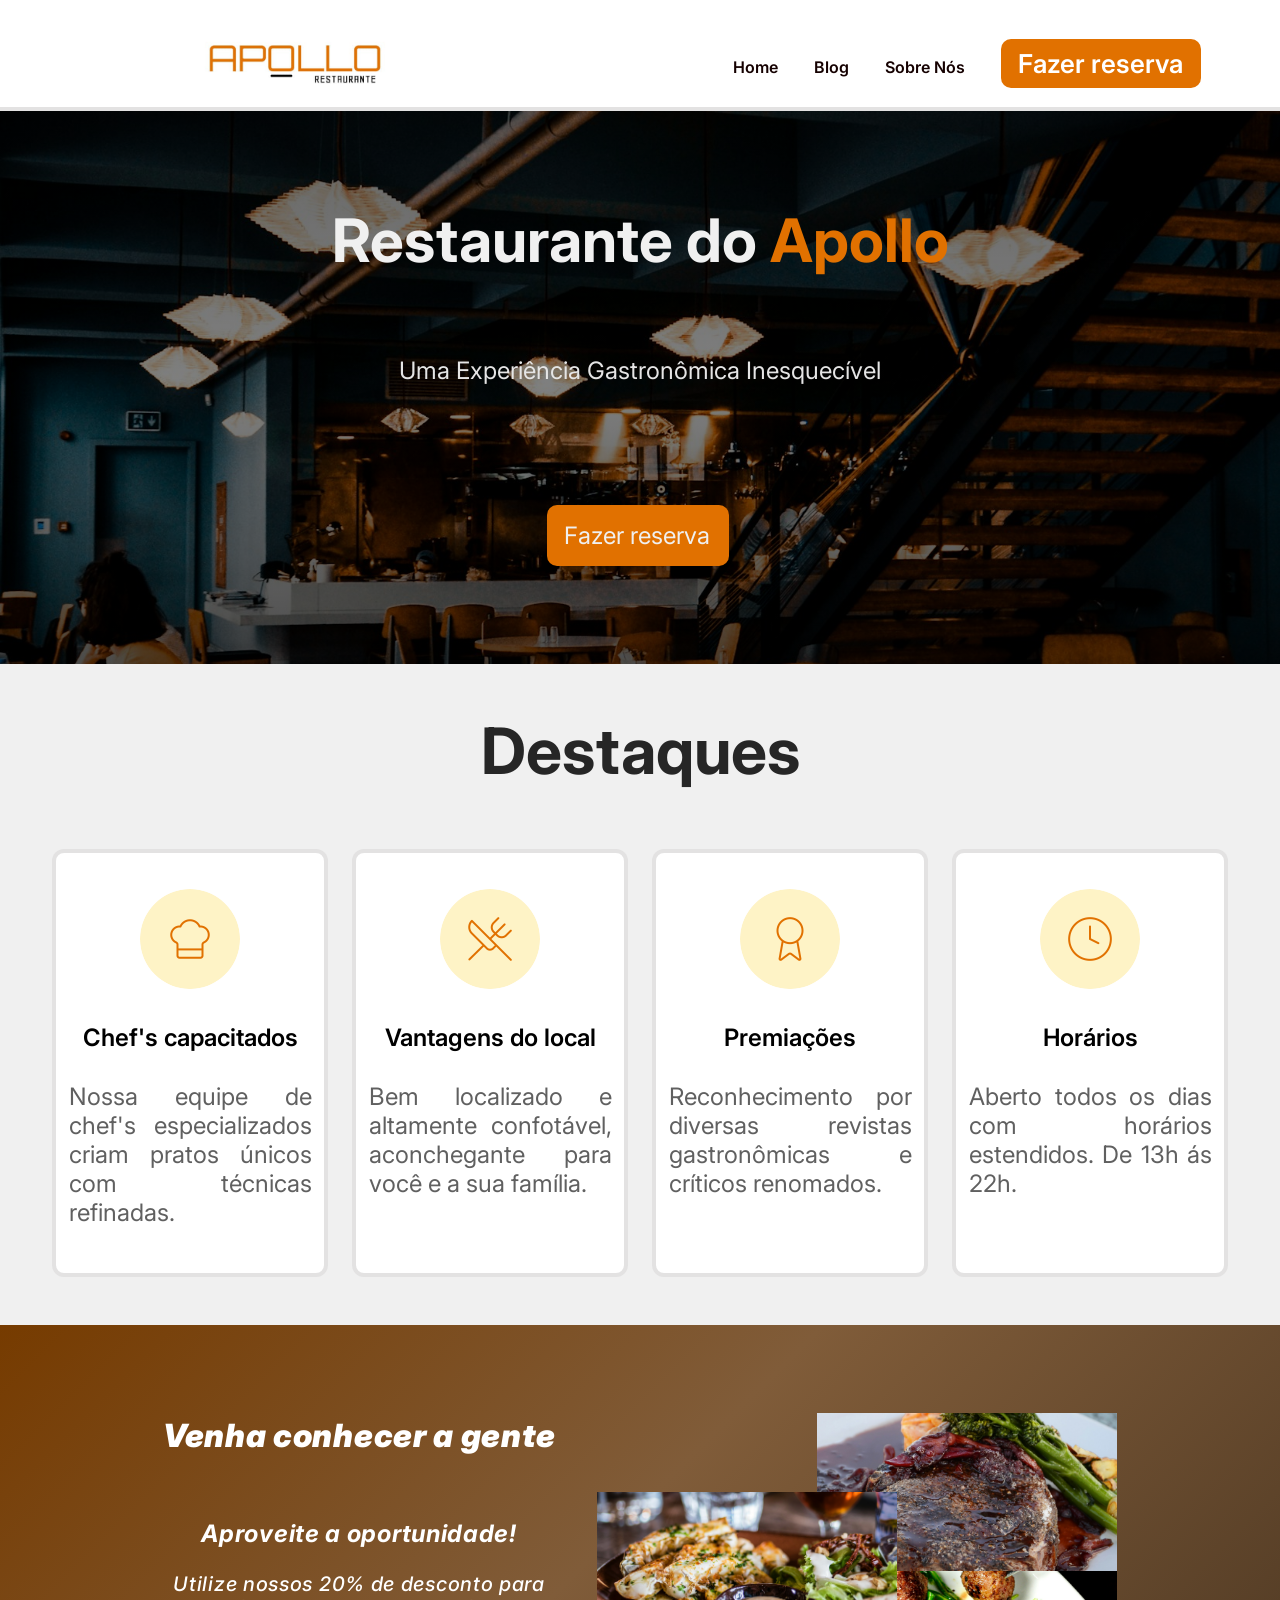
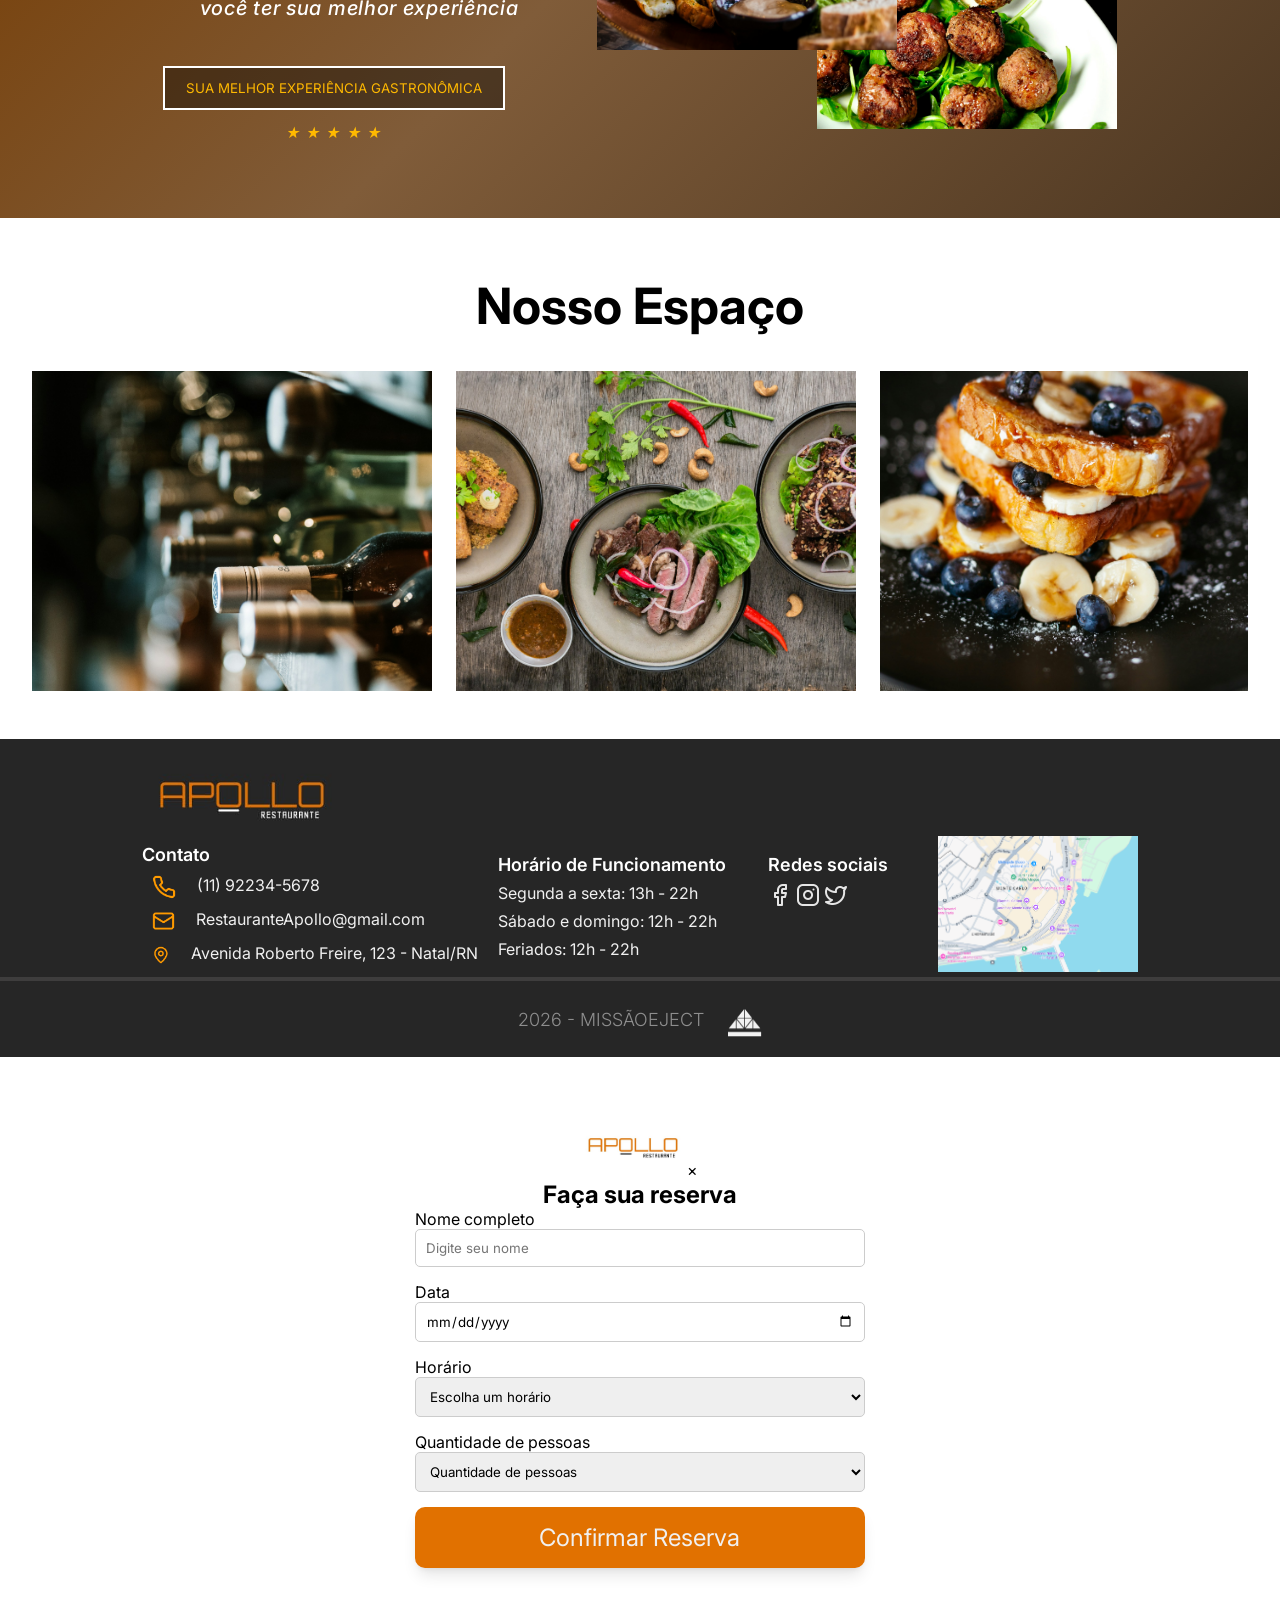
==== index.html @ 4e1541f4 "feat: merge com branch feature-frontend-marcelo" ====
<!DOCTYPE html>
<html lang="pt-br">

<head>
    <meta charset="UTF-8">
    <meta name="viewport" content="width=device-width, initial-scale=1.0">
    <link rel="stylesheet" href="assets/css/home.css">
    <link rel="preconnect" href="https://fonts.googleapis.com">
    <link rel="preconnect" href="https://fonts.gstatic.com" crossorigin>
    <link
        href="https://fonts.googleapis.com/css2?family=Inter:ital,opsz,wght@0,14..32,100..900;1,14..32,100..900&display=swap"
        rel="stylesheet">
    <title>Restaurante Apolo</title>
</head>

<body>
    <header class="header">
        <section>
            <a href="#" class="logo">
                <img src="assets/img/logo.jpeg" alt="logo">
            </a>

            <nav class="nav">
                <a href="#">Home</a>
                <a href="#artigo">Blog</a>
                <a href="#sobre">Sobre Nós</a>
                <button>Fazer reserva</button>
            </nav>
        </section>
    </header>

    <div class="home">
        <section id="#home">
            <div class="conteudo">
                <h1>Restaurante do <span class="destaque">Apollo</span></h1>
                <p>Uma Experiência Gastronômica Inesquecível </p>
                <button class="btn">Fazer reserva</button>

                <img src="" alt="">
            </div>
        </section>
    </div>
    <section class="destaques">
        <h1 class="title">Destaques</h1>

        <div class="container">
            <div class="box">
                <img src="./assets/img/chefs.jpg" alt="icon">
                <h3>Chef's capacitados</h3>
                <p>Nossa equipe de chef's especializados criam pratos únicos com técnicas refinadas.</p>
            </div>
            <div class="box">
                <img src="./assets/img/Vlocal.jpg" alt="icon">
                <h3>Vantagens do local</h3>
                <p>Bem localizado e altamente confotável, aconchegante para você e a sua família.</p>
            </div>
            <div class="box">
                <img src="./assets/img/Premiacoes.jpg" alt="icon">
                <h3>Premiações</h3>
                <p>Reconhecimento por diversas revistas gastronômicas e críticos renomados.</p>
            </div>
            <div class="box">
                <img src="./assets/img/time.jpg" alt="icon">
                <h3>Horários</h3>
                <p>Aberto todos os dias com horários estendidos. De 13h ás 22h.</p>
            </div>
        </div>
    </section>
    <section class="chamada">
        <div class="text">
            <h1>Venha conhecer a gente</h1>
            <h2>Aproveite a oportunidade!</h2>
            <p>Utilize nossos 20% de desconto para <br> você ter sua melhor experiência</p>
            <button>SUA MELHOR EXPERIÊNCIA GASTRONÔMICA</button>
            <p id="star">★ ★ ★ ★ ★</p>
        </div>
        <div class="photo">
            <img src="./assets/img/carne.jpg" alt="Carne" class="direita">
            <img src="./assets/img/bolinho.jpg" alt="Bolinhos" class="direita">
            <img src="./assets/img/frango.jpg" alt="Frango" class="esquerda">
        </div>
    </section>

    <section class="place">
        <div class="text">
            <h1>Nosso Espaço</h1>
        </div>
        <div class="img">
            <img src="./assets/img/wine.jpg" alt="Vinho">
            <img src="./assets/img/meat.jpg" alt="Carnes">
            <img src="./assets/img/bread.jpg" alt="Pães">
        </div>

    </section>
    <footer>
        <div class="flogo">
            <img src="./assets/img/logon.jpeg" alt="Logo">
        </div>
        <div class="info">
            <div class="contato">
                <h2>Contato</h2>
                <div class="item">
                    <img src="./assets/img/cell.png" alt="Celular">
                    <p>(11) 92234-5678</p>
                </div>
                <div class="item">
                    <img src="./assets/img/mail.png" alt="Envelope">
                    <p>RestauranteApollo@gmail.com</p>
                </div>
                <div class="item">
                    <img src="./assets/img/local.png" alt="">
                    <p>Avenida Roberto Freire, 123 - Natal/RN</p>
                </div>
            </div>
            <div class="hora">
                <h2>Horário de Funcionamento</h2>
                <p>Segunda a sexta: 13h - 22h</p>
                <p>Sábado e domingo: 12h - 22h</p>
                <p>Feriados: 12h - 22h</p>
            </div>
            <div class="social">
                <h2>Redes sociais</h2>
                <div class="logos">
                    <img src="./assets/img/face.png" alt="Facebook">
                    <img src="./assets/img/insta.png" alt="Instagram">
                    <img src="./assets/img/X.png" alt="Twitter">
                </div>
            </div>
            <div class="map">
                <img id="mapa" src="./assets/img/map.png" alt="mapa">
                <!-- <img id="vector" src="./assets/img/Vector.png" alt="Vector"> -->
            </div>
        </div>
        <div class="marca">
            <p>2026 - MISSÃOEJECT</p>
            <img src="./assets/img/eject.png" alt="EJECT">
        </div>


    </footer>
    <div id="modalReserva" class="modal">
        <div class="content">
            <img src="./assets/img/logo.jpeg" alt="Logo">
            <span class="close">&times;</span>
            <h2>Faça sua reserva</h2>
            
            <form id="formReserva">
                <label for="nome">Nome completo</label>
                <input type="text" id="nome" placeholder="Digite seu nome" required>
                <label for="data">Data</label>
                <input type="date" id="data" placeholder="dd/mm/aaaa" required>
                <label for="hora">Horário</label>
                <select id="hora" required>
                    <option value="" disabled selected>Escolha um horário</option>
                    <option value="12:00">12:00</option>
                    <option value="13:00">13:00</option>
                    <option value="14:00">14:00</option>
                    <option value="15:00">15:00</option>
                    <option value="16:00">16:00</option>
                    <option value="17:00">17:00</option>
                    <option value="18:00">18:00</option>
                    <option value="19:00">19:00</option>
                    <option value="20:00">20:00</option>
                    <option value="21:00">21:00</option>
                </select>
                <label for="pessoas">Quantidade de pessoas</label>
                <select id="pessoas" required>
                    <option value="" disabled selected>Quantidade de pessoas</option>
                    <option value="1">1 pessoa</option>
                    <option value="2">2 pessoas</option>
                    <option value="3">3 pessoas</option>
                    <option value="4">4 pessoas</option>
                    <option value="5">5 pessoas</option>
                    <option value="6">6+ pessoas</option>
                    <option value="10">10+ pessoas</option>
                    <option value="20">20+ pessoas</option>
                </select>
                <button class="btn">Confirmar Reserva</button>
            </form>
        </div>
    </div>

</body>

</html>
---- assets/css/home.css ----
:root {
    --main-color: #E17100;
    --footer: #13131a;
    --white: #ffffff;
    --bg: #f0f0f0;
    --black: #0000;
    --border: 0.25rem solid rgba(140, 136, 136, 0.24);
    
}

* {
    margin: 0;
    padding: 0;
    outline: none;
    border: none;
    text-decoration: none;
    text-transform: capitalize;
    transition: 0.2s linear;
    font-family: "Inter", sans-serif;
    text-transform: none;

}

body {
    background-color: var(--white);
}

section {
    padding: 3rem 2rem;
    margin: 0 auto;
    max-width: 90rem;

}

.header {
    max-width: 90rem;
    height: 6.6875rem;
    position: fixed;
    top: 0;
    left: 0;
    right: 0;
    margin: 0 auto;
    z-index: 99;
    border-bottom: var(--border);
    background-color: #ffffff;

}

.header section {
    display: flex;
    flex-direction: row;
    align-items: center;
    padding-top: 1.5rem;
    padding-bottom: 1.5rem;
}

.header img {
    align-items: center;
    width: 12rem;
    height: 100%;
    margin: 0 20.37rem 0 10.44rem;
    margin-left: 10.44rem;
    margin-right: 20.37rem;
}

.nav a{
    margin: 1rem;
    font-size: 1rem;
    color: #150101;  
    font-weight: 600; 
    line-height: 1.5rem;
    /* Vou ter que criar um elemento de estilização para 
    poder separar os elementos com a distancia certa */
    


}

.nav button{
    margin: 0 1rem;
    font-size: 1.625rem;
    color: #ffffff;
    font-weight: 600;
    min-width: 12.5rem;
    /* Não faz sentido o tamanho do botão */
    min-height: 3.1rem;
    background-color: #E17100;
    border-radius: 0.625rem;
    /* margin-right: 9.25rem; */
}

.nav a:hover {
    color: var(--main-color);
    border-bottom: 0.1rem solid var(--main-color);
    padding-bottom: 0.5rem;
    font-size: 1.3rem;

}

.home {
    height: 34.8125rem;
    max-width: 90rem; 
    margin: 6.68rem auto 0 auto;
    margin-top: 6.68rem;
    display: flex;
    background: linear-gradient(rgba(0, 0, 0, 0.6), rgba(0, 0, 0, 0.5),rgba(0, 0, 0, 0.7)), url("../img/back.jpg");
    
    background-size: cover;
    background-position: center;
    flex-direction: column;
    justify-content: center;
    align-items: center;
    text-align: center;
    
    
      
    
}

.home section {
    display: flex;
    align-items: center;
    min-height: 100vh;
}

.conteudo {
    max-width: 60rem;
    
}

.conteudo h1 {
    color: #f0f0f0;
    font-size: 3.75rem;
    margin-bottom: 5rem;
    
}

h1 .destaque {
    color: var(--main-color);
}

.conteudo p {
    color: #e5e5e5;
    font-size: 1.5rem;
    font-weight: 400;
    margin-bottom: 7.5rem;
    
   
}

.btn {
    display: inline-flex;
    padding: 1rem 1.1875rem 1rem 1.0625rem;
    justify-content: center;
    align-items: center;
    border-radius: 0.625rem;
    box-shadow: 0 10px 15px -3px rgba(0, 0, 0, 0.1), 0 4px 6px -4px rgba(0, 0, 0, 0.1);
    font-size: 1.5rem;
    color: #f0f0f0;
    background-color: #E17100;

    
    
    
}


section .destaques {
    max-width: 90rem;
}


.destaques {
    background-color: #f0f0f0;
    max-width: 90rem;
    
}

.destaques h1{
    color: #262626;
    text-align: center;
    font-size: 4rem;
    font-weight: 700;
    margin-bottom: 3.75rem; 
}

.destaques .container {
    display: flex;
    gap: 1.5rem;
    flex-direction: row;
    align-items: center;
    justify-content: center;
    

    
}

.destaques .container .box {
    flex-direction: row;
    width: 16.75rem;
    height: 26.25rem;
    text-align: center;
    border: var(--border);
    border-radius: 0.75rem;
    background-color: #ffffff;
    
}

.destaques .container .box img {
    height: 6.25rem;
    width: 6.25rem;
    border-radius: 50%;
    margin: 2.25rem 5.25rem 1.88rem 5.25rem;
    
}

.destaques .container .box h3 {
    font-weight: 600;
    font-style: normal;
    font-size: 1.5rem; /*O tamanho nunca bate com o do figma */
    margin-bottom: 1.87rem;
    
}

.destaques .container .box p{
    width: 15.1875rem;
    height: 6rem;
    font-weight: 400;
    font-size: 1.5rem;
    color: #606060;
    margin: 0 0.81rem;
    text-align: justify;
}

.destaques .container .box:hover {
    border: 0.1rem solid var(--main-color); ;
}

.chamada {
    /* padding: 0;
    margin: 0; */
    /*Quando coloca ele cola no lado esquerdo F12  */
    max-width: 90rem;
    height: 24.8125rem; 
    display: flex;
    align-items: center;
    justify-content: space-around;
    background: linear-gradient(135deg, #763b00 0%, #805c39 46.4%, #4c3722 100%), #ffc489;
    /* O degrade não ficou igual */

}

.chamada .text {
    text-align: center;
    
}

.chamada .text h1 {
    color: var(--white);
    text-align: center;
    font-size: 2rem;
    font-style: italic;
    font-weight: 900;
    letter-spacing: 0.04375rem;
    margin-top: 3.81rem;
    margin-bottom: 4rem;
}

.chamada .text h2 {
    color: var(--white);
    text-align: center;
    font-size: 1.5rem;
    font-style: italic;
    font-weight: 700;
    letter-spacing: 0.04375rem;
    margin-bottom: 1.5rem;
}

.chamada .text p {
    color: var(--white);
    text-align: center;
    font-size: 1.25rem;
    font-style: italic;
    font-weight: 500;
    letter-spacing: 0.04375rem;
    margin-bottom: 2.88rem;
}

.chamada .text button {
    display: flex;
    padding: 0.75rem 1.3125rem;
    justify-content: center;
    /* Não fica no centro */
    align-items: center;
    color: #ffb900;
    background-color: rgba(0, 0, 0, 0.4);
    /* min-width: 374px;
    min-height: 44px; */
    border: 2px solid var(--white);
    margin-bottom: 0.87rem;

}

#star {
    color: #ffb900;
    font-weight: 600;
    text-align: center;
    font-size: 0.875rem;
    letter-spacing: 0.04375rem;
    margin-left: -3.1rem;
    

}


  
.chamada .photo img {
    width: 18.75rem;
    height: 9.875rem;
    object-fit: cover;
}

.photo {
    position: relative;
    display: flex;
    flex-direction: column;
}

.direita {
    display: block;
}

.esquerda {
    position: absolute;
    top: 25%;
    transform: translate(-80%);
    right: -1.25rem;
    z-index: 0.188rem;
}

.place .text {
    text-align: center;
    align-items: center;
    margin: 0.625rem 0 2.188rem 0;
}

.place .text h1 {
    font-size: 3.125rem;
}

.place .img {
        display: flex;
        justify-content: center;
        gap: 1.5rem;
}

.place .img img{
    display: flex;    
    width: 25rem;
    height: 20rem;    
    object-fit: cover;
    align-items: center;
}

footer {
    justify-content: center;
    max-width: 90rem;
    height: 19.875rem;
    margin: 0 auto; 
    /* O footer continua em baixo branco */
    background-color: #262626;
    color: #f0f0f0;
}

.flogo img{
    margin-left: 8.47rem;
    width: 14.189rem;
    height: 100%;
    margin-top: 1.5rem;
}



.info {
    display: flex;
    flex-direction: row;
    justify-content: center;
    
    
    
}

.info h2 {
    color: var(--white);
    font-size: 1.125rem;
    font-weight: 600;
    margin-top: 0.5rem;

}

.info p {
    font-size: 1rem;
    font-weight: 400;
}


#mapa {
    width: 12.46669rem;
    height: 8.5rem;
    object-fit: cover;
    object-position: center;
    margin-left: 2.5rem;

}

.info .contato .item {
    display: flex;
    flex-direction: row;
    margin: 0.625rem;  
    gap: 1.3rem;  
}

.info .hora {
    display: flex;
    flex-direction: column;
    margin: 0.625rem;  
    gap: 0.5rem;  
}

.info .social {
    display: flex;
    flex-direction: column;
    margin: 0.625rem 0.625rem 0.625rem 2rem;  
    gap: 0.5rem;  
}

.info .contato .item img {
    height: 1.5rem;
    width: auto;

}

.info .social .logos img {
    height: 1.5rem;
    
}

/* #vector {
    position: absolute;
    top: 0;
    left: 0;
    width: 100%;
    height: 100%;
    object-fit: cover;
    object-position: center;
    z-index: 10;
} */



.marca {
    height: 4rem;
    /* Gostaria de saber como usar as marcações laranjas para saber as medidas */
    display: flex;
    flex-direction: row;
    justify-content: center;
    gap: 1.5rem;
    border-top: var(--border);

}

.marca p{
    color: #8e8e8e;
    font-size: 1.125rem;
    font-weight: 300;
    margin-top: 1.75rem;
}

.marca img {
    margin-top: 1.75rem;
    height: 1.76956rem;
    width: auto;
}

.content {
    background: white;
    padding: 20px;
    width: 90%;
    max-width: 450px; /* Evita que o modal fique largo demais em telas grandes */
    margin: 50px auto;
    border-radius: 10px;
    text-align: center;
}

.content img {
    max-width: 100px; /* Ajusta o tamanho da sua logo no modal */
    margin-bottom: 10px;
}

#formReserva {
    display: flex;
    flex-direction: column; /* Coloca um campo abaixo do outro */
    text-align: left; /* Alinha os labels à esquerda */
}

#formReserva input, #formReserva select {
    margin-bottom: 15px;
    padding: 10px;
    border: 1px solid #ccc;
    border-radius: 5px;
}
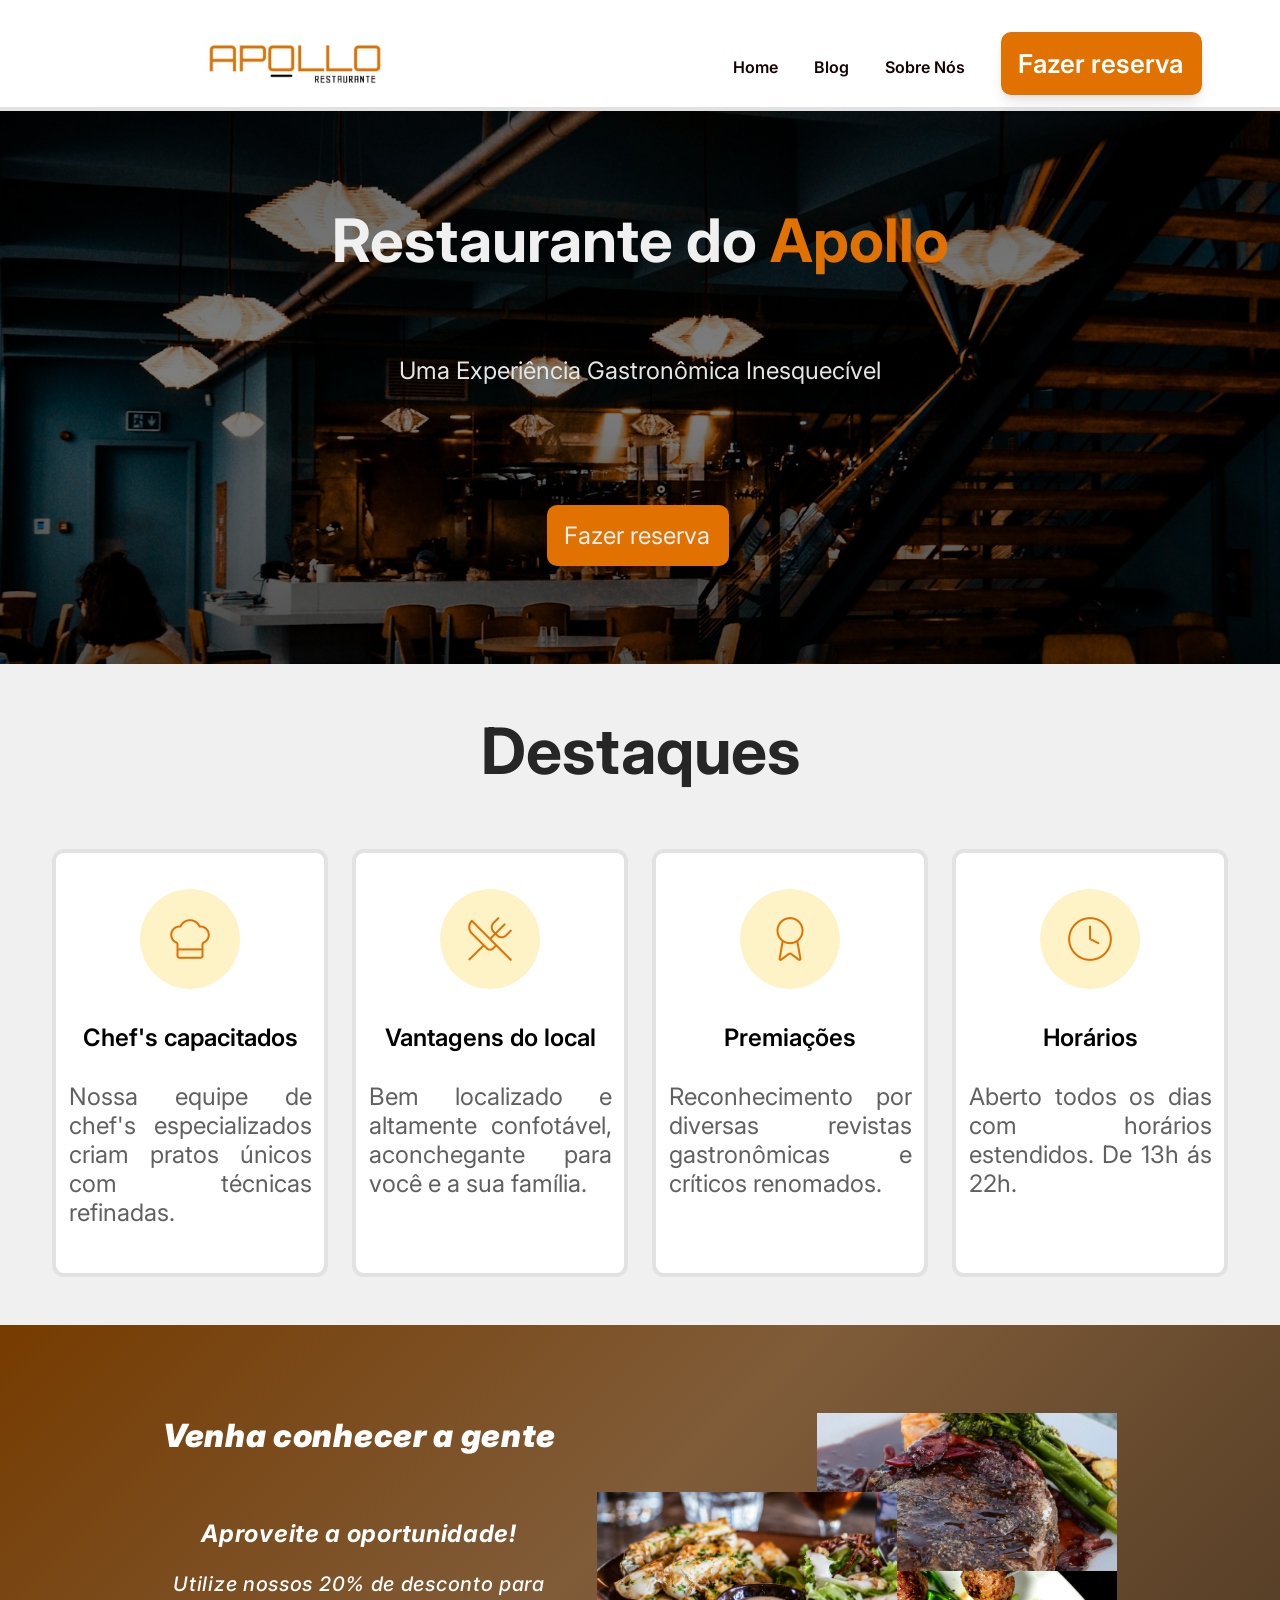
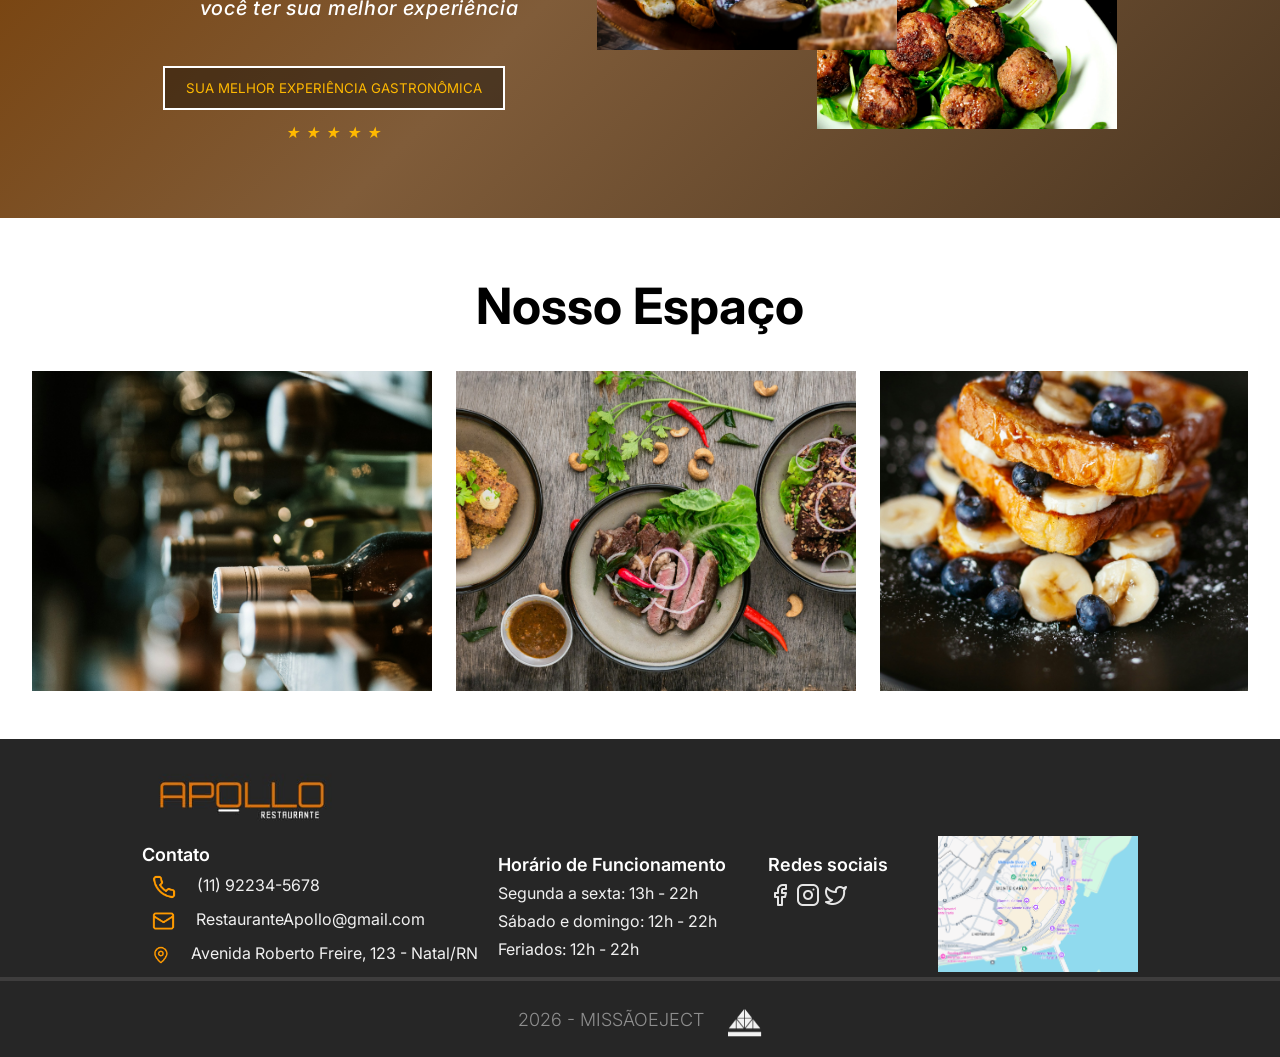
==== commit 6c5b795d: "feat: página sobre.html atualizada com ícones e modal de reserva" ====
--- a/index.html
+++ b/index.html
@@ -21,10 +21,10 @@
             </a>
 
             <nav class="nav">
-                <a href="#">Home</a>
-                <a href="#artigo">Blog</a>
-                <a href="#sobre">Sobre Nós</a>
-                <button>Fazer reserva</button>
+                <a href="index.html">Home</a>
+                <a href="blog.html">Blog</a>
+                <a href="sobre.html">Sobre Nós</a>
+                <button class="btn btn-abrir">Fazer reserva</button>
             </nav>
         </section>
     </header>
@@ -34,7 +34,7 @@
             <div class="conteudo">
                 <h1>Restaurante do <span class="destaque">Apollo</span></h1>
                 <p>Uma Experiência Gastronômica Inesquecível </p>
-                <button class="btn">Fazer reserva</button>
+                <button class="btn btn-abrir">Fazer reserva</button>
 
                 <img src="" alt="">
             </div>
@@ -143,7 +143,7 @@
             <img src="./assets/img/logo.jpeg" alt="Logo">
             <span class="close">&times;</span>
             <h2>Faça sua reserva</h2>
-            
+
             <form id="formReserva">
                 <label for="nome">Nome completo</label>
                 <input type="text" id="nome" placeholder="Digite seu nome" required>
@@ -175,11 +175,11 @@
                     <option value="10">10+ pessoas</option>
                     <option value="20">20+ pessoas</option>
                 </select>
-                <button class="btn">Confirmar Reserva</button>
+                <button id="formReservaclass" class="btn">Confirmar Reserva</button>
             </form>
         </div>
     </div>
-
+    <script src="assets/js/reserva.js"></script>
 </body>
 
 </html>
--- a/assets/css/home.css
+++ b/assets/css/home.css
@@ -19,6 +19,10 @@
     font-family: "Inter", sans-serif;
     text-transform: none;
 
+}
+
+html {
+    scroll-behavior: smooth;
 }
 
 body {
@@ -486,21 +490,21 @@
     background: white;
     padding: 20px;
     width: 90%;
-    max-width: 450px; /* Evita que o modal fique largo demais em telas grandes */
+    max-width: 450px; 
     margin: 50px auto;
     border-radius: 10px;
     text-align: center;
 }
 
 .content img {
-    max-width: 100px; /* Ajusta o tamanho da sua logo no modal */
+    max-width: 100px; 
     margin-bottom: 10px;
 }
 
 #formReserva {
     display: flex;
-    flex-direction: column; /* Coloca um campo abaixo do outro */
-    text-align: left; /* Alinha os labels à esquerda */
+    flex-direction: column; 
+    text-align: left; 
 }
 
 #formReserva input, #formReserva select {
@@ -510,9 +514,42 @@
     border-radius: 5px;
 }
 
-
-
-
-
-
-
+/* Estilo base do Modal */
+.modal {
+    display: none; /* Começa escondido */
+    position: fixed;
+    z-index: 1000;
+    left: 0;
+    top: 0;
+    width: 100%;
+    height: 100%;
+    background-color: rgba(0, 0, 0, 0.6); /* Fundo escurecido elegante */
+    justify-content: center;
+    align-items: center;
+}
+
+/* Conteúdo do Modal */
+.content {
+    background-color: #fff;
+    padding: 30px;
+    border-radius: 8px;
+    max-width: 450px;
+    width: 90%;
+    position: relative;
+    text-align: center;
+}
+
+/* Botão de Fechar (X) */
+.close {
+    position: absolute;
+    right: 20px;
+    top: 10px;
+    font-size: 28px;
+    cursor: pointer;
+    color: #333;
+}
+
+
+
+
+
